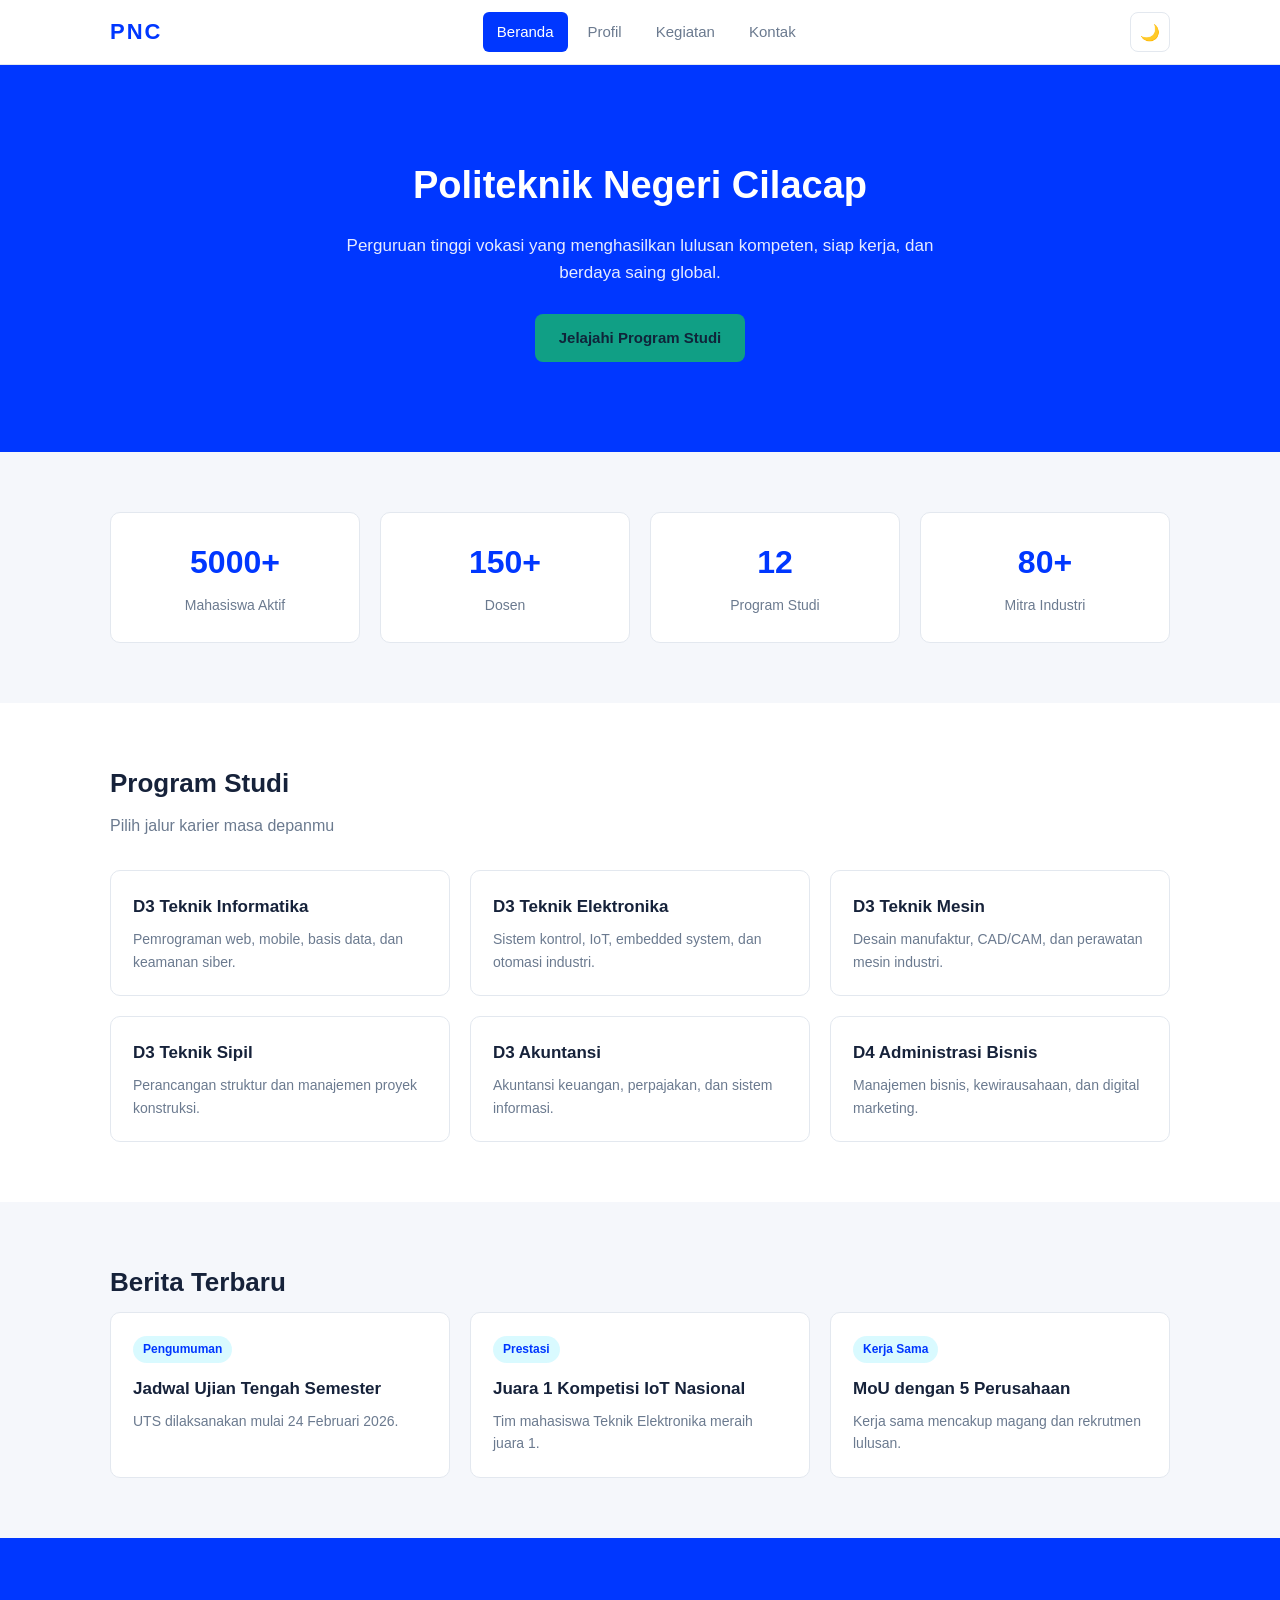
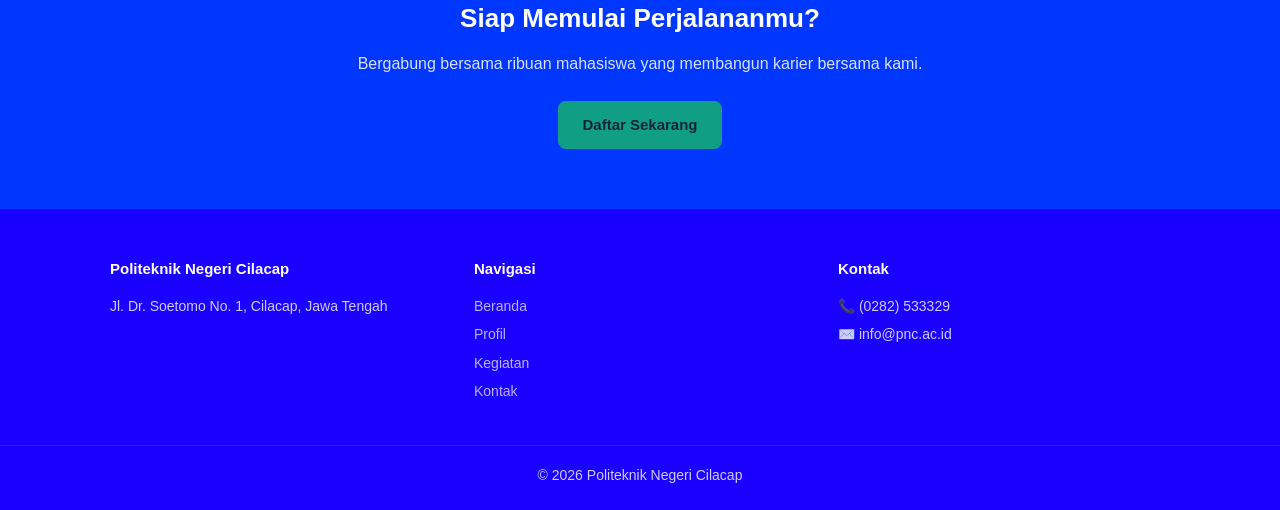
==== index.html @ d9cc7ab0 "Membuat kerangka project 4 halaman" ====
<!DOCTYPE html>
<html lang="id">
<head>
  <meta charset="UTF-8">
  <meta name="viewport" content="width=device-width, initial-scale=1.0">
  <title>Beranda | Politeknik Negeri Cilacap</title>
  <link rel="stylesheet" href="css/style.css">
</head>
<body>

  <!-- NAVBAR -->
  <header class="navbar">
    <div class="container navbar-inner">
      <a href="index.html" class="logo">PNC</a>
      <nav class="menu" id="menu">
        <a href="index.html" class="active">Beranda</a>
        <a href="profil.html">Profil</a>
        <a href="kegiatan.html">Kegiatan</a>
        <a href="kontak.html">Kontak</a>
      </nav>
      <button class="btn-tema" id="tombolTema" type="button">🌙</button>
      <button class="btn-menu" id="tombolMenu" type="button">☰</button>
    </div>
  </header>

  <!-- HERO -->
  <section class="hero">
    <div class="container">
      <h1>Politeknik Negeri Cilacap</h1>
      <p>Perguruan tinggi vokasi yang menghasilkan lulusan kompeten, siap kerja, dan berdaya saing global.</p>
      <a href="profil.html" class="btn btn-primary">Jelajahi Program Studi</a>
    </div>
  </section>

  <!-- STATISTIK -->
  <section class="section">
    <div class="container">
      <div class="grid-4">
        <div class="stat"><strong>5000+</strong><span>Mahasiswa Aktif</span></div>
        <div class="stat"><strong>150+</strong><span>Dosen</span></div>
        <div class="stat"><strong>12</strong><span>Program Studi</span></div>
        <div class="stat"><strong>80+</strong><span>Mitra Industri</span></div>
      </div>
    </div>
  </section>

  <!-- PROGRAM STUDI -->
  <section class="section section-alt">
    <div class="container">
      <h2 class="judul-section">Program Studi</h2>
      <p class="subjudul">Pilih jalur karier masa depanmu</p>
      <div class="grid-3">
        <div class="card">
          <h3>D3 Teknik Informatika</h3>
          <p>Pemrograman web, mobile, basis data, dan keamanan siber.</p>
        </div>
        <div class="card">
          <h3>D3 Teknik Elektronika</h3>
          <p>Sistem kontrol, IoT, embedded system, dan otomasi industri.</p>
        </div>
        <div class="card">
          <h3>D3 Teknik Mesin</h3>
          <p>Desain manufaktur, CAD/CAM, dan perawatan mesin industri.</p>
        </div>
        <div class="card">
          <h3>D3 Teknik Sipil</h3>
          <p>Perancangan struktur dan manajemen proyek konstruksi.</p>
        </div>
        <div class="card">
          <h3>D3 Akuntansi</h3>
          <p>Akuntansi keuangan, perpajakan, dan sistem informasi.</p>
        </div>
        <div class="card">
          <h3>D4 Administrasi Bisnis</h3>
          <p>Manajemen bisnis, kewirausahaan, dan digital marketing.</p>
        </div>
      </div>
    </div>
  </section>

  <!-- BERITA -->
  <section class="section">
    <div class="container">
      <h2 class="judul-section">Berita Terbaru</h2>
      <div class="grid-3">
        <article class="card">
          <span class="tag">Pengumuman</span>
          <h3>Jadwal Ujian Tengah Semester</h3>
          <p>UTS dilaksanakan mulai 24 Februari 2026.</p>
        </article>
        <article class="card">
          <span class="tag">Prestasi</span>
          <h3>Juara 1 Kompetisi IoT Nasional</h3>
          <p>Tim mahasiswa Teknik Elektronika meraih juara 1.</p>
        </article>
        <article class="card">
          <span class="tag">Kerja Sama</span>
          <h3>MoU dengan 5 Perusahaan</h3>
          <p>Kerja sama mencakup magang dan rekrutmen lulusan.</p>
        </article>
      </div>
    </div>
  </section>

  <!-- CTA -->
  <section class="cta">
    <div class="container">
      <h2>Siap Memulai Perjalananmu?</h2>
      <p>Bergabung bersama ribuan mahasiswa yang membangun karier bersama kami.</p>
      <a href="kontak.html" class="btn btn-primary">Daftar Sekarang</a>
    </div>
  </section>

  <!-- FOOTER -->
  <footer class="footer">
    <div class="container footer-inner">
      <div>
        <h4>Politeknik Negeri Cilacap</h4>
        <p>Jl. Dr. Soetomo No. 1, Cilacap, Jawa Tengah</p>
      </div>
      <div>
        <h4>Navigasi</h4>
        <a href="index.html">Beranda</a>
        <a href="profil.html">Profil</a>
        <a href="kegiatan.html">Kegiatan</a>
        <a href="kontak.html">Kontak</a>
      </div>
      <div>
        <h4>Kontak</h4>
        <p>📞 (0282) 533329</p>
        <p>✉️ info@pnc.ac.id</p>
      </div>
    </div>
    <div class="footer-bottom">
      <p>© <span id="tahun">2026</span> Politeknik Negeri Cilacap</p>
    </div>
  </footer>

  <button class="ke-atas" id="keAtas" type="button">↑</button>

  <script src="js/script.js"></script>
</body>
</html>
---- css/style.css ----
/* ================================
   RESET & VARIABEL
   ================================ */
* {
  margin: 0;
  padding: 0;
  box-sizing: border-box;
}

:root {
  --biru: #0037ff;
  --biru-tua: #1a00ff;
  --biru-cerah: #008aff;
  --sian: #00d9ff;
  --mint: #109f85;
  --bg: #f5f7fb;
  --putih: #ffffff;
  --teks: #16223a;
  --abu: #6b7a8f;
  --border: #e3e8ef;
}

body.dark {
  --bg: #0a0f1a;
  --putih: #131b2e;
  --teks: #e8edf5;
  --abu: #8899b0;
  --border: #243044;
}

body {
  font-family: Arial, Helvetica, sans-serif;
  background: var(--bg);
  color: var(--teks);
  line-height: 1.6;
  transition: background 0.3s, color 0.3s;
}

img { max-width: 100%; display: block; }
a { color: inherit; text-decoration: none; }
ul, ol { list-style: none; }

/* ================================
   LAYOUT
   ================================ */
.container {
  max-width: 1100px;
  margin: 0 auto;
  padding: 0 20px;
}

.section { padding: 60px 0; }
.section-alt { background: var(--putih); }

.judul-section {
  font-size: 26px;
  margin-bottom: 8px;
  color: var(--teks);
}

.subjudul {
  color: var(--abu);
  margin-bottom: 32px;
}

.paragraf {
  color: var(--abu);
  margin-bottom: 16px;
  max-width: 800px;
}

/* ================================
   NAVBAR
   ================================ */
.navbar {
  background: var(--putih);
  border-bottom: 1px solid var(--border);
  position: sticky;
  top: 0;
  z-index: 100;
}

.navbar-inner {
  display: flex;
  align-items: center;
  justify-content: space-between;
  gap: 20px;
  min-height: 64px;
}

.logo {
  font-size: 22px;
  font-weight: bold;
  color: var(--biru);
  letter-spacing: 2px;
}

body.dark .logo { color: var(--sian); }

.menu {
  display: flex;
  gap: 6px;
}

.menu a {
  padding: 8px 14px;
  border-radius: 6px;
  color: var(--abu);
  font-size: 15px;
  transition: all 0.2s;
}

.menu a:hover { color: var(--teks); background: var(--bg); }

.menu a.active {
  color: var(--putih);
  background: var(--biru);
}

body.dark .menu a.active {
  background: var(--mint);
  color: var(--teks);
}

.btn-tema,
.btn-menu {
  width: 40px;
  height: 40px;
  border: 1px solid var(--border);
  border-radius: 8px;
  background: var(--putih);
  color: var(--teks);
  font-size: 16px;
  cursor: pointer;
  transition: all 0.2s;
}

.btn-tema:hover,
.btn-menu:hover { background: var(--bg); }

.btn-menu { display: none; }

/* ================================
   HERO & PAGE HEADER
   ================================ */
.hero {
  background: var(--biru);
  color: #fff;
  padding: 90px 0;
  text-align: center;
}

.hero h1 {
  font-size: 38px;
  margin-bottom: 16px;
}

.hero p {
  max-width: 600px;
  margin: 0 auto 28px;
  opacity: 0.9;
  font-size: 17px;
}

.page-header {
  background: var(--biru);
  color: #fff;
  padding: 60px 0;
  text-align: center;
}

.page-header h1 { font-size: 30px; margin-bottom: 8px; }
.page-header p { opacity: 0.85; }

/* ================================
   BUTTON
   ================================ */
.btn {
  display: inline-block;
  padding: 12px 24px;
  border: none;
  border-radius: 8px;
  font-size: 15px;
  font-weight: bold;
  cursor: pointer;
  transition: all 0.2s;
}

.btn-primary {
  background: var(--mint);
  color: #10243a;
}

.btn-primary:hover {
  background: var(--sian);
  transform: translateY(-2px);
}

.btn-block { width: 100%; }

/* ================================
   GRID
   ================================ */
.grid-2 { display: grid; grid-template-columns: 1fr 1fr; gap: 20px; }
.grid-3 { display: grid; grid-template-columns: repeat(3, 1fr); gap: 20px; }
.grid-4 { display: grid; grid-template-columns: repeat(4, 1fr); gap: 20px; }

/* ================================
   CARD
   ================================ */
.card {
  background: var(--putih);
  border: 1px solid var(--border);
  border-radius: 10px;
  padding: 22px;
  transition: all 0.25s;
}

.card:hover {
  transform: translateY(-4px);
  box-shadow: 0 8px 24px rgba(0, 55, 255, 0.1);
}

.card h3 {
  font-size: 17px;
  margin-bottom: 8px;
}

.card p {
  color: var(--abu);
  font-size: 14px;
}

.card small {
  display: block;
  margin-top: 12px;
  color: var(--abu);
  font-size: 13px;
}

.tag {
  display: inline-block;
  background: rgba(0, 217, 255, 0.15);
  color: var(--biru);
  padding: 4px 10px;
  border-radius: 99px;
  font-size: 12px;
  font-weight: bold;
  margin-bottom: 12px;
}

/* ================================
   STATISTIK
   ================================ */
.stat {
  text-align: center;
  padding: 24px;
  background: var(--putih);
  border: 1px solid var(--border);
  border-radius: 10px;
}

.stat strong {
  display: block;
  font-size: 32px;
  color: var(--biru);
  margin-bottom: 4px;
}

body.dark .stat strong { color: var(--sian); }

.stat span {
  color: var(--abu);
  font-size: 14px;
}

/* ================================
   CTA
   ================================ */
.cta {
  background: var(--biru);
  color: #fff;
  padding: 60px 20px;
  text-align: center;
}

.cta h2 { font-size: 26px; margin-bottom: 12px; }
.cta p { opacity: 0.85; margin-bottom: 24px; }

/* ================================
   TIMELINE
   ================================ */
.timeline {
  display: flex;
  flex-direction: column;
  gap: 16px;
}

.timeline-item {
  display: grid;
  grid-template-columns: 80px 1fr;
  gap: 20px;
  background: var(--putih);
  border: 1px solid var(--border);
  border-radius: 10px;
  padding: 20px;
}

.timeline-item strong {
  color: var(--biru-cerah);
  font-size: 18px;
}

.timeline-item h3 { font-size: 16px; margin-bottom: 4px; }
.timeline-item p { color: var(--abu); font-size: 14px; }

.list-nomor {
  list-style: decimal;
  padding-left: 20px;
  color: var(--abu);
  font-size: 14px;
}

.list-nomor li { margin-bottom: 6px; }

/* ================================
   FILTER
   ================================ */
.filter {
  display: flex;
  gap: 8px;
  justify-content: center;
  flex-wrap: wrap;
  margin-bottom: 32px;
}

.filter-btn {
  padding: 8px 18px;
  border: 1px solid var(--border);
  border-radius: 99px;
  background: var(--putih);
  color: var(--abu);
  cursor: pointer;
  font-size: 14px;
  transition: all 0.2s;
}

.filter-btn:hover { color: var(--teks); }

.filter-btn.active {
  background: var(--biru);
  color: #fff;
  border-color: var(--biru);
}

body.dark .filter-btn.active {
  background: var(--mint);
  color: var(--teks);
  border-color: var(--mint);
}

.empty {
  text-align: center;
  color: var(--abu);
  padding: 40px;
}

/* ================================
   FORM
   ================================ */
.form-wrapper {
  max-width: 600px;
}

.form {
  background: var(--putih);
  border: 1px solid var(--border);
  border-radius: 10px;
  padding: 28px;
}

.form-group {
  margin-bottom: 18px;
}

.form-group label {
  display: block;
  font-weight: bold;
  font-size: 14px;
  margin-bottom: 6px;
}

.form-group input,
.form-group textarea {
  width: 100%;
  padding: 12px 14px;
  border: 1.5px solid var(--border);
  border-radius: 8px;
  background: var(--putih);
  color: var(--teks);
  font-size: 15px;
  font-family: inherit;
  transition: border 0.2s;
}

.form-group input:focus,
.form-group textarea:focus {
  outline: none;
  border-color: var(--biru-cerah);
}

body.dark .form-group input:focus,
body.dark .form-group textarea:focus {
  border-color: var(--sian);
}

.form-group.has-error input,
.form-group.has-error textarea {
  border-color: #e11d48;
}

.error {
  display: block;
  color: #e11d48;
  font-size: 13px;
  min-height: 18px;
  margin-top: 4px;
}

.status {
  margin-top: 14px;
  text-align: center;
  font-weight: bold;
  font-size: 14px;
  min-height: 20px;
}

.status.sukses { color: #0d9488; }
.status.gagal { color: #e11d48; }

/* ================================
   FAQ
   ================================ */
.faq {
  max-width: 720px;
  margin: 0 auto;
  display: flex;
  flex-direction: column;
  gap: 10px;
}

.faq details {
  background: var(--putih);
  border: 1px solid var(--border);
  border-radius: 10px;
  padding: 4px;
}

.faq summary {
  padding: 16px 20px;
  font-weight: bold;
  cursor: pointer;
  font-size: 15px;
}

.faq details p {
  padding: 0 20px 18px;
  color: var(--abu);
  font-size: 14px;
}

/* ================================
   FOOTER
   ================================ */
.footer {
  background: var(--biru-tua);
  color: rgba(255, 255, 255, 0.8);
  padding-top: 48px;
}

.footer-inner {
  display: grid;
  grid-template-columns: repeat(3, 1fr);
  gap: 32px;
  padding-bottom: 36px;
}

.footer h4 {
  color: #fff;
  margin-bottom: 14px;
  font-size: 15px;
}

.footer p { font-size: 14px; margin-bottom: 6px; }

.footer a {
  display: block;
  font-size: 14px;
  margin-bottom: 6px;
  color: rgba(255, 255, 255, 0.7);
  transition: color 0.2s;
}

.footer a:hover { color: var(--mint); }

.footer-bottom {
  border-top: 1px solid rgba(255, 255, 255, 0.1);
  padding: 18px 0;
  text-align: center;
  font-size: 13px;
}

/* ================================
   BACK TO TOP
   ================================ */
.ke-atas {
  position: fixed;
  right: 20px;
  bottom: 20px;
  width: 44px;
  height: 44px;
  border: none;
  border-radius: 50%;
  background: var(--biru-cerah);
  color: #fff;
  font-size: 20px;
  cursor: pointer;
  box-shadow: 0 6px 20px rgba(0, 55, 255, 0.3);
  opacity: 0;
  visibility: hidden;
  transition: all 0.3s;
}

.ke-atas.tampil {
  opacity: 1;
  visibility: visible;
}

.ke-atas:hover { background: var(--mint); color: #10243a; }

/* ================================
   RESPONSIVE
   ================================ */
@media (max-width: 900px) {
  .grid-3, .grid-4 { grid-template-columns: repeat(2, 1fr); }
}

@media (max-width: 640px) {
  .grid-2, .grid-3, .grid-4 { grid-template-columns: 1fr; }

  .footer-inner { grid-template-columns: 1fr; gap: 24px; }

  .hero { padding: 60px 0; }
  .hero h1 { font-size: 26px; }
  .hero p { font-size: 15px; }

  .page-header { padding: 40px 0; }
  .page-header h1 { font-size: 22px; }

  .section { padding: 40px 0; }
  .judul-section { font-size: 20px; }

  /* Mobile menu */
  .btn-menu { display: block; }

  .menu {
    position: absolute;
    top: 64px;
    left: 0;
    right: 0;
    flex-direction: column;
    background: var(--putih);
    border-bottom: 1px solid var(--border);
    padding: 12px;
    gap: 4px;
    display: none;
  }

  .menu.buka { display: flex; }

  .menu a {
    padding: 12px 14px;
    width: 100%;
  }

  .timeline-item {
    grid-template-columns: 1fr;
    gap: 8px;
  }
}
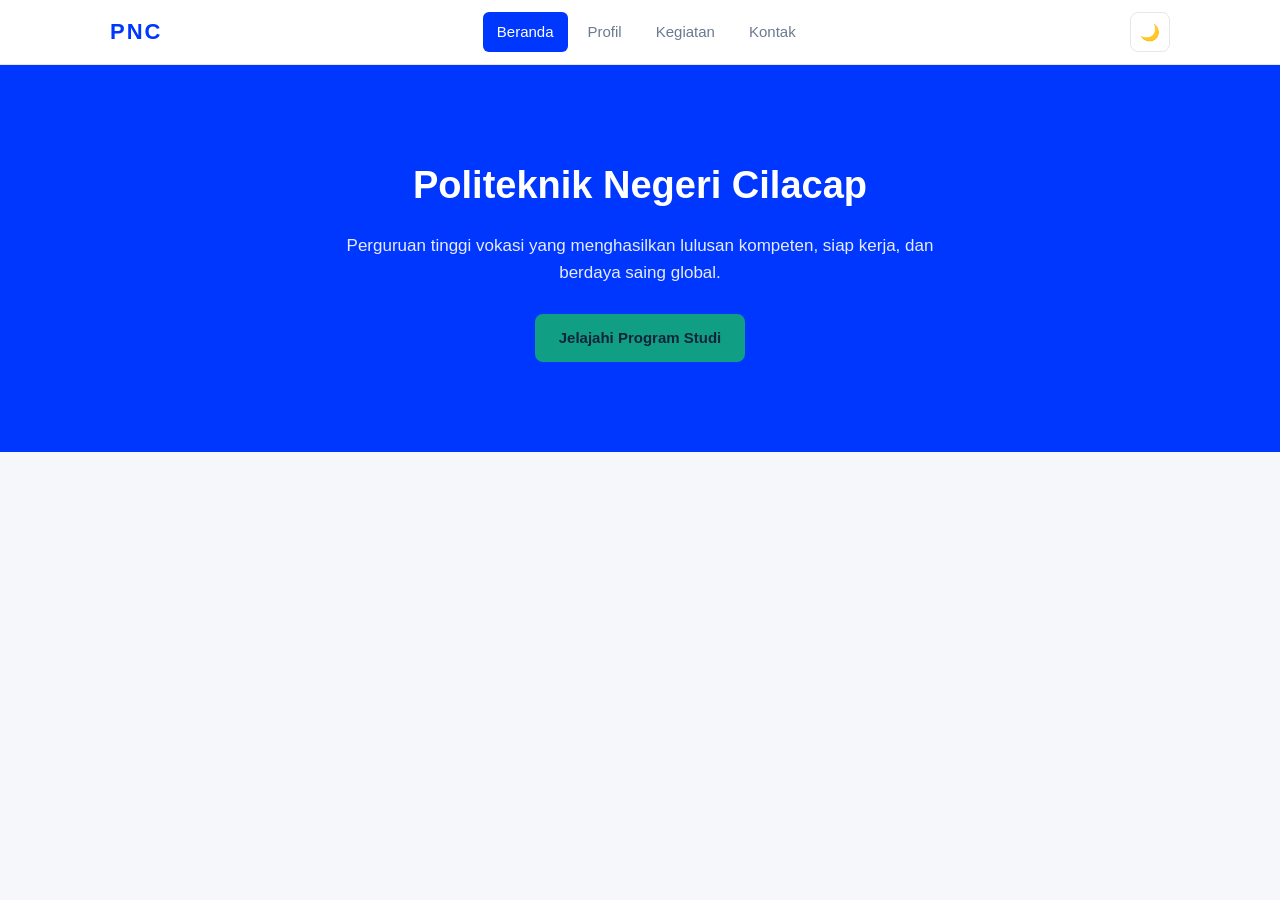
==== commit b4ae860b: "Membuat kerangka project 4 halaman" ====
--- a/index.html
+++ b/index.html
@@ -32,112 +32,6 @@
     </div>
   </section>
 
-  <!-- STATISTIK -->
-  <section class="section">
-    <div class="container">
-      <div class="grid-4">
-        <div class="stat"><strong>5000+</strong><span>Mahasiswa Aktif</span></div>
-        <div class="stat"><strong>150+</strong><span>Dosen</span></div>
-        <div class="stat"><strong>12</strong><span>Program Studi</span></div>
-        <div class="stat"><strong>80+</strong><span>Mitra Industri</span></div>
-      </div>
-    </div>
-  </section>
-
-  <!-- PROGRAM STUDI -->
-  <section class="section section-alt">
-    <div class="container">
-      <h2 class="judul-section">Program Studi</h2>
-      <p class="subjudul">Pilih jalur karier masa depanmu</p>
-      <div class="grid-3">
-        <div class="card">
-          <h3>D3 Teknik Informatika</h3>
-          <p>Pemrograman web, mobile, basis data, dan keamanan siber.</p>
-        </div>
-        <div class="card">
-          <h3>D3 Teknik Elektronika</h3>
-          <p>Sistem kontrol, IoT, embedded system, dan otomasi industri.</p>
-        </div>
-        <div class="card">
-          <h3>D3 Teknik Mesin</h3>
-          <p>Desain manufaktur, CAD/CAM, dan perawatan mesin industri.</p>
-        </div>
-        <div class="card">
-          <h3>D3 Teknik Sipil</h3>
-          <p>Perancangan struktur dan manajemen proyek konstruksi.</p>
-        </div>
-        <div class="card">
-          <h3>D3 Akuntansi</h3>
-          <p>Akuntansi keuangan, perpajakan, dan sistem informasi.</p>
-        </div>
-        <div class="card">
-          <h3>D4 Administrasi Bisnis</h3>
-          <p>Manajemen bisnis, kewirausahaan, dan digital marketing.</p>
-        </div>
-      </div>
-    </div>
-  </section>
-
-  <!-- BERITA -->
-  <section class="section">
-    <div class="container">
-      <h2 class="judul-section">Berita Terbaru</h2>
-      <div class="grid-3">
-        <article class="card">
-          <span class="tag">Pengumuman</span>
-          <h3>Jadwal Ujian Tengah Semester</h3>
-          <p>UTS dilaksanakan mulai 24 Februari 2026.</p>
-        </article>
-        <article class="card">
-          <span class="tag">Prestasi</span>
-          <h3>Juara 1 Kompetisi IoT Nasional</h3>
-          <p>Tim mahasiswa Teknik Elektronika meraih juara 1.</p>
-        </article>
-        <article class="card">
-          <span class="tag">Kerja Sama</span>
-          <h3>MoU dengan 5 Perusahaan</h3>
-          <p>Kerja sama mencakup magang dan rekrutmen lulusan.</p>
-        </article>
-      </div>
-    </div>
-  </section>
-
-  <!-- CTA -->
-  <section class="cta">
-    <div class="container">
-      <h2>Siap Memulai Perjalananmu?</h2>
-      <p>Bergabung bersama ribuan mahasiswa yang membangun karier bersama kami.</p>
-      <a href="kontak.html" class="btn btn-primary">Daftar Sekarang</a>
-    </div>
-  </section>
-
-  <!-- FOOTER -->
-  <footer class="footer">
-    <div class="container footer-inner">
-      <div>
-        <h4>Politeknik Negeri Cilacap</h4>
-        <p>Jl. Dr. Soetomo No. 1, Cilacap, Jawa Tengah</p>
-      </div>
-      <div>
-        <h4>Navigasi</h4>
-        <a href="index.html">Beranda</a>
-        <a href="profil.html">Profil</a>
-        <a href="kegiatan.html">Kegiatan</a>
-        <a href="kontak.html">Kontak</a>
-      </div>
-      <div>
-        <h4>Kontak</h4>
-        <p>📞 (0282) 533329</p>
-        <p>✉️ info@pnc.ac.id</p>
-      </div>
-    </div>
-    <div class="footer-bottom">
-      <p>© <span id="tahun">2026</span> Politeknik Negeri Cilacap</p>
-    </div>
-  </footer>
-
-  <button class="ke-atas" id="keAtas" type="button">↑</button>
-
   <script src="js/script.js"></script>
 </body>
 </html>
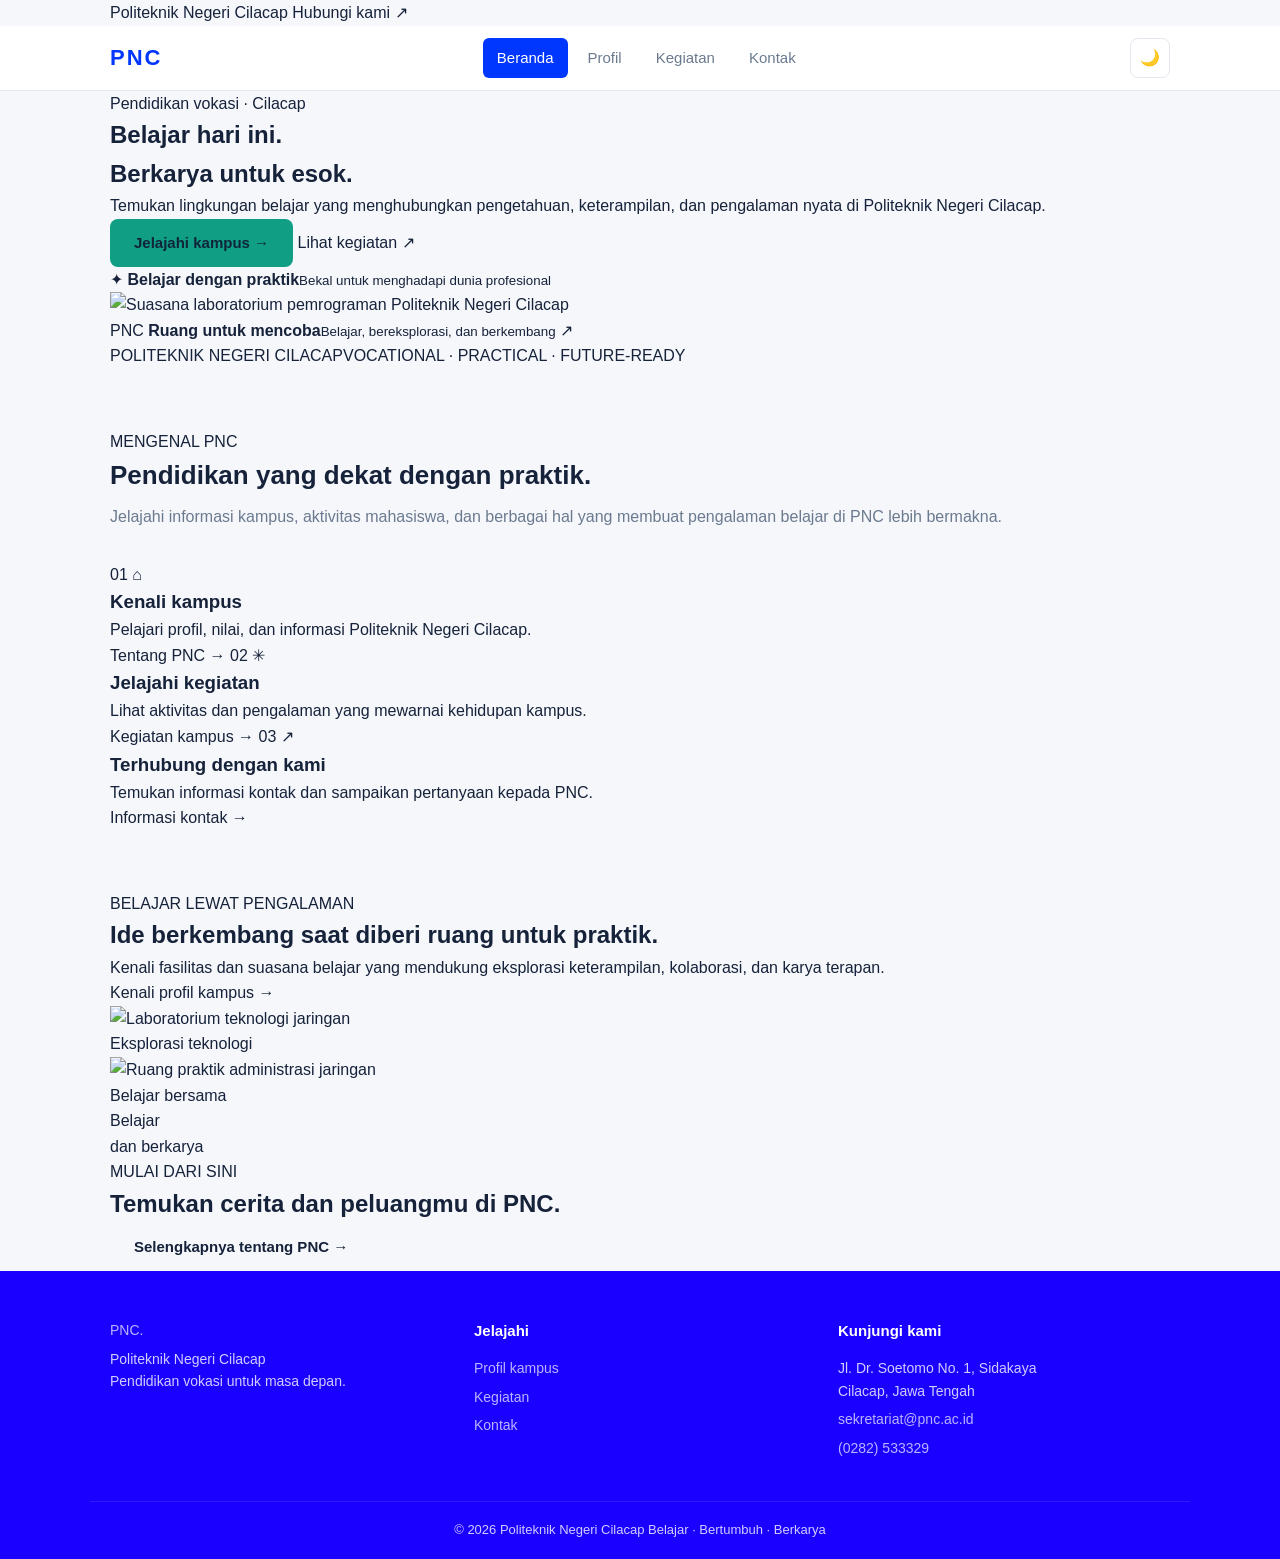
==== commit 2ba1d3fb: "struktur dan konten beranda baru" ====
--- a/index.html
+++ b/index.html
@@ -3,35 +3,158 @@
 <head>
   <meta charset="UTF-8">
   <meta name="viewport" content="width=device-width, initial-scale=1.0">
+  <meta name="description" content="Informasi resmi Politeknik Negeri Cilacap: profil kampus, kegiatan, dan informasi akademik.">
   <title>Beranda | Politeknik Negeri Cilacap</title>
   <link rel="stylesheet" href="css/style.css">
 </head>
 <body>
+  <div class="beranda-topbar">
+    <div class="container beranda-topbar-inner">
+      <span>Politeknik Negeri Cilacap</span>
+      <a href="kontak.html">Hubungi kami <span aria-hidden="true">↗</span></a>
+    </div>
+  </div>
 
-  <!-- NAVBAR -->
   <header class="navbar">
     <div class="container navbar-inner">
-      <a href="index.html" class="logo">PNC</a>
-      <nav class="menu" id="menu">
-        <a href="index.html" class="active">Beranda</a>
+      <a href="index.html" class="logo" aria-label="Politeknik Negeri Cilacap, beranda">PNC</a>
+      <nav class="menu" id="menu" aria-label="Navigasi utama">
+        <a href="index.html" class="active" aria-current="page">Beranda</a>
         <a href="profil.html">Profil</a>
         <a href="kegiatan.html">Kegiatan</a>
         <a href="kontak.html">Kontak</a>
       </nav>
-      <button class="btn-tema" id="tombolTema" type="button">🌙</button>
-      <button class="btn-menu" id="tombolMenu" type="button">☰</button>
+      <div class="navbar-actions">
+        <button class="btn-tema" id="tombolTema" type="button" aria-label="Aktifkan mode gelap">🌙</button>
+        <button class="btn-menu" id="tombolMenu" type="button" aria-label="Buka menu" aria-controls="menu" aria-expanded="false">☰</button>
+      </div>
     </div>
   </header>
 
-  <!-- HERO -->
-  <section class="hero">
-    <div class="container">
-      <h1>Politeknik Negeri Cilacap</h1>
-      <p>Perguruan tinggi vokasi yang menghasilkan lulusan kompeten, siap kerja, dan berdaya saing global.</p>
-      <a href="profil.html" class="btn btn-primary">Jelajahi Program Studi</a>
+  <main>
+    <section class="beranda-hero">
+      <div class="container beranda-hero-inner">
+        <div class="beranda-hero-copy">
+          <span class="beranda-eyebrow"><span aria-hidden="true"></span> Pendidikan vokasi · Cilacap</span>
+          <h1>Belajar hari ini.<br><span>Berkarya untuk esok.</span></h1>
+          <p>Temukan lingkungan belajar yang menghubungkan pengetahuan, keterampilan, dan pengalaman nyata di Politeknik Negeri Cilacap.</p>
+          <div class="beranda-hero-actions">
+            <a href="profil.html" class="btn btn-primary">Jelajahi kampus <span aria-hidden="true">→</span></a>
+            <a href="kegiatan.html" class="beranda-text-link">Lihat kegiatan <span aria-hidden="true">↗</span></a>
+          </div>
+          <div class="beranda-hero-note">
+            <span class="beranda-note-icon" aria-hidden="true">✦</span>
+            <span><strong>Belajar dengan praktik</strong><small>Bekal untuk menghadapi dunia profesional</small></span>
+          </div>
+        </div>
+        <div class="beranda-hero-visual">
+          <img src="https://jkb.pnc.ac.id/wp-content/uploads/2024/12/JKB-Lab-Pemrograman-scaled.jpg" alt="Suasana laboratorium pemrograman Politeknik Negeri Cilacap">
+          <div class="beranda-image-caption">
+            <span class="beranda-caption-mark" aria-hidden="true">PNC</span>
+            <span><strong>Ruang untuk mencoba</strong><small>Belajar, bereksplorasi, dan berkembang</small></span>
+            <span class="beranda-caption-arrow" aria-hidden="true">↗</span>
+          </div>
+          <span class="beranda-visual-decoration" aria-hidden="true"></span>
+        </div>
+      </div>
+      <div class="beranda-hero-bottom" aria-hidden="true">
+        <div class="container"><span>POLITEKNIK NEGERI CILACAP</span><span>VOCATIONAL · PRACTICAL · FUTURE-READY</span></div>
+      </div>
+    </section>
+
+    <section class="section beranda-intro">
+      <div class="container">
+        <div class="beranda-section-heading">
+          <div>
+            <span class="beranda-kicker">MENGENAL PNC</span>
+            <h2 class="judul-section">Pendidikan yang dekat dengan praktik.</h2>
+          </div>
+          <p class="subjudul">Jelajahi informasi kampus, aktivitas mahasiswa, dan berbagai hal yang membuat pengalaman belajar di PNC lebih bermakna.</p>
+        </div>
+        <div class="beranda-feature-grid">
+          <a class="beranda-feature-card" href="profil.html">
+            <span class="beranda-feature-number">01</span>
+            <span class="beranda-feature-icon" aria-hidden="true">⌂</span>
+            <h3>Kenali kampus</h3>
+            <p>Pelajari profil, nilai, dan informasi Politeknik Negeri Cilacap.</p>
+            <span class="beranda-feature-link">Tentang PNC <span aria-hidden="true">→</span></span>
+          </a>
+          <a class="beranda-feature-card" href="kegiatan.html">
+            <span class="beranda-feature-number">02</span>
+            <span class="beranda-feature-icon" aria-hidden="true">✳</span>
+            <h3>Jelajahi kegiatan</h3>
+            <p>Lihat aktivitas dan pengalaman yang mewarnai kehidupan kampus.</p>
+            <span class="beranda-feature-link">Kegiatan kampus <span aria-hidden="true">→</span></span>
+          </a>
+          <a class="beranda-feature-card" href="kontak.html">
+            <span class="beranda-feature-number">03</span>
+            <span class="beranda-feature-icon" aria-hidden="true">↗</span>
+            <h3>Terhubung dengan kami</h3>
+            <p>Temukan informasi kontak dan sampaikan pertanyaan kepada PNC.</p>
+            <span class="beranda-feature-link">Informasi kontak <span aria-hidden="true">→</span></span>
+          </a>
+        </div>
+      </div>
+    </section>
+
+    <section class="beranda-spaces">
+      <div class="container beranda-spaces-inner">
+        <div class="beranda-spaces-copy">
+          <span class="beranda-kicker">BELAJAR LEWAT PENGALAMAN</span>
+          <h2>Ide berkembang saat diberi ruang untuk praktik.</h2>
+          <p>Kenali fasilitas dan suasana belajar yang mendukung eksplorasi keterampilan, kolaborasi, dan karya terapan.</p>
+          <a href="profil.html" class="beranda-text-link">Kenali profil kampus <span aria-hidden="true">→</span></a>
+        </div>
+        <div class="beranda-spaces-gallery">
+          <figure class="beranda-gallery-main">
+            <img src="https://jkb.pnc.ac.id/wp-content/uploads/2024/12/JKB-Lab-Teknologi-Jaringan-scaled.jpg" alt="Laboratorium teknologi jaringan">
+            <figcaption>Eksplorasi teknologi</figcaption>
+          </figure>
+          <figure class="beranda-gallery-side">
+            <img src="https://jkb.pnc.ac.id/wp-content/uploads/2024/12/JKB-Lab-Administrasi-Jaringan-scaled.jpg" alt="Ruang praktik administrasi jaringan">
+            <figcaption>Belajar bersama</figcaption>
+          </figure>
+          <span class="beranda-gallery-stamp" aria-hidden="true">Belajar<br>dan berkarya</span>
+        </div>
+      </div>
+    </section>
+
+    <section class="beranda-cta">
+      <div class="container beranda-cta-inner">
+        <div>
+          <span class="beranda-kicker">MULAI DARI SINI</span>
+          <h2>Temukan cerita dan peluangmu di PNC.</h2>
+        </div>
+        <a href="profil.html" class="btn beranda-cta-button">Selengkapnya tentang PNC <span aria-hidden="true">→</span></a>
+      </div>
+    </section>
+  </main>
+
+  <footer class="footer beranda-footer">
+    <div class="container footer-inner">
+      <div class="beranda-footer-brand">
+        <a href="index.html" class="beranda-footer-logo">PNC<span>.</span></a>
+        <p>Politeknik Negeri Cilacap<br>Pendidikan vokasi untuk masa depan.</p>
+      </div>
+      <div>
+        <h4>Jelajahi</h4>
+        <a href="profil.html">Profil kampus</a>
+        <a href="kegiatan.html">Kegiatan</a>
+        <a href="kontak.html">Kontak</a>
+      </div>
+      <div>
+        <h4>Kunjungi kami</h4>
+        <p>Jl. Dr. Soetomo No. 1, Sidakaya<br>Cilacap, Jawa Tengah</p>
+        <a href="mailto:sekretariat@pnc.ac.id">sekretariat@pnc.ac.id</a>
+        <a href="tel:+62282533329">(0282) 533329</a>
+      </div>
     </div>
-  </section>
+    <div class="container footer-bottom">
+      <span>© 2026 Politeknik Negeri Cilacap</span>
+      <span>Belajar · Bertumbuh · Berkarya</span>
+    </div>
+  </footer>
 
   <script src="js/script.js"></script>
 </body>
-</html>+</html>
--- a/css/style.css
+++ b/css/style.css
@@ -587,4 +587,82 @@
     grid-template-columns: 1fr;
     gap: 8px;
   }
+}
+
+/* ===== BAGIAN MAHASISWA 4 (Kontak) ===== */
+
+.kontak h2 {
+    margin-bottom: 10px;
+}
+
+.intro-kontak {
+    margin-bottom: 24px;
+}
+
+/* Informasi kontak */
+.info-kontak {
+    display: grid;
+    grid-template-columns: repeat(auto-fit, minmax(240px, 1fr));
+    gap: 20px;
+    margin-bottom: 32px;
+}
+
+.kontak-card h3 {
+    margin-bottom: 8px;
+}
+
+/* Form kontak */
+.form-kontak {
+    max-width: 600px;
+    margin: 0 auto;
+}
+
+.form-kontak h2 {
+    margin-bottom: 8px;
+}
+
+.form-kontak > p {
+    margin-bottom: 16px;
+}
+
+.form-kontak label {
+    display: block;
+    margin-top: 12px;
+    margin-bottom: 6px;
+}
+
+.form-kontak input,
+.form-kontak textarea {
+    width: 100%;
+    padding: 10px;
+    border: 1px solid #ccc;
+    border-radius: 6px;
+    font: inherit;
+}
+
+.form-kontak textarea {
+    resize: vertical;
+}
+
+#tombol-kirim {
+    margin-top: 12px;
+    padding: 10px 16px;
+    cursor: pointer;
+}
+
+#status-form {
+    margin-top: 12px;
+}
+
+/* Mode gelap */
+body.gelap .form-kontak input,
+body.gelap .form-kontak textarea {
+    background-color: #1c2538;
+    color: #e8e8e8;
+    border-color: #33415c;
+}
+
+body.gelap .form-kontak input::placeholder,
+body.gelap .form-kontak textarea::placeholder {
+    color: #aaa;
 }
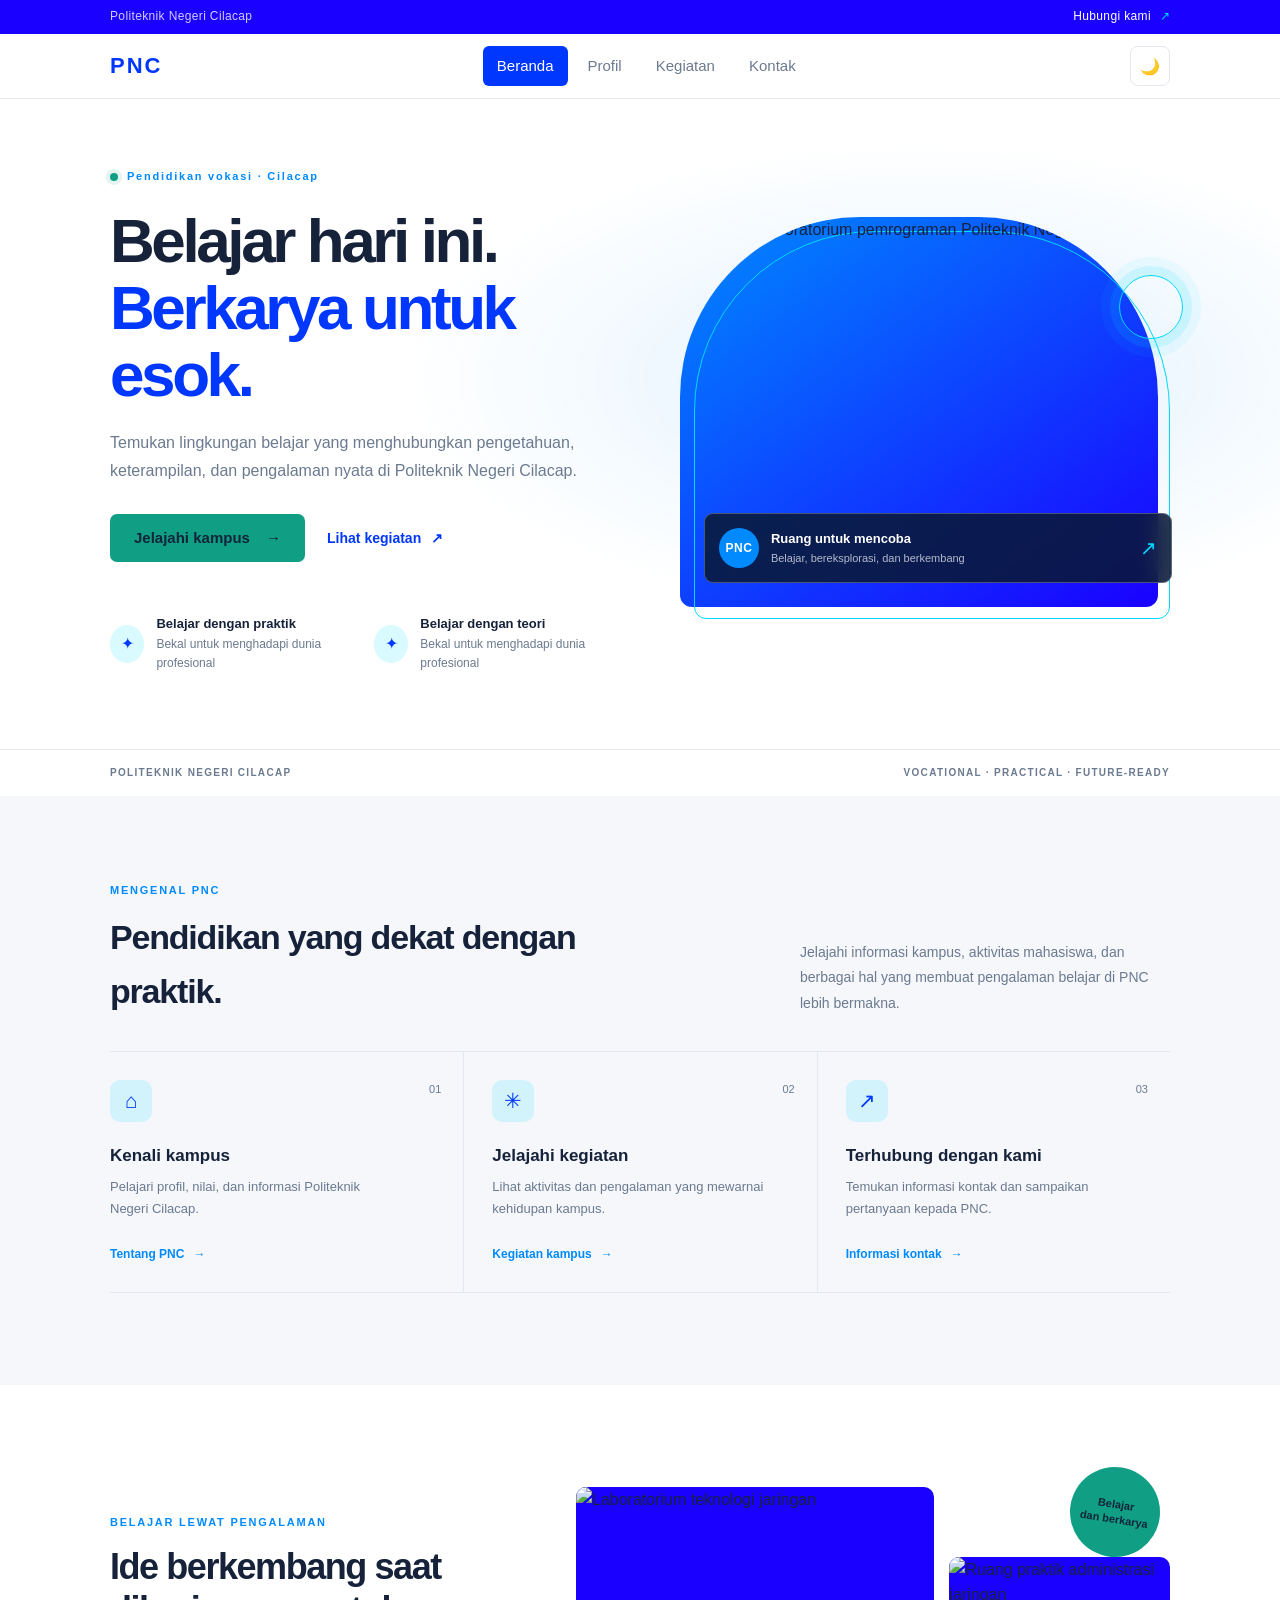
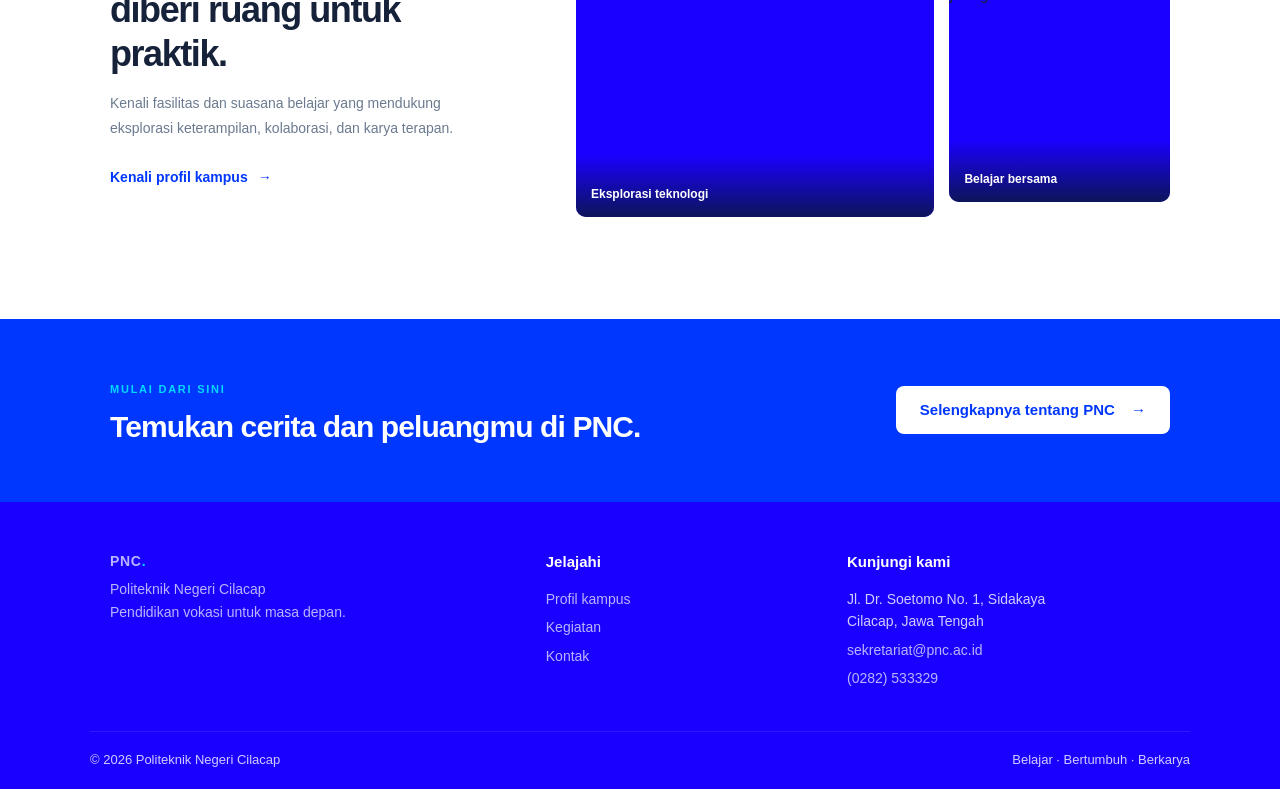
==== commit a2a3281a: "update beranda terbaru" ====
--- a/index.html
+++ b/index.html
@@ -45,6 +45,8 @@
           <div class="beranda-hero-note">
             <span class="beranda-note-icon" aria-hidden="true">✦</span>
             <span><strong>Belajar dengan praktik</strong><small>Bekal untuk menghadapi dunia profesional</small></span>
+            <span class="beranda-note-icon" aria-hidden="true">✦</span>
+            <span><strong>Belajar dengan teori</strong><small>Bekal untuk menghadapi dunia profesional</small></span>
           </div>
         </div>
         <div class="beranda-hero-visual">
--- a/css/style.css
+++ b/css/style.css
@@ -589,6 +589,307 @@
   }
 }
 
+.profil-hero {
+  overflow: hidden;
+  background:
+    radial-gradient(ellipse at 78% 45%, rgba(0, 138, 255, 0.12), transparent 38%),
+    var(--putih);
+}
+
+.profil-hero-inner {
+  min-height: 500px;
+  display: grid;
+  grid-template-columns: 0.9fr 1.1fr;
+  align-items: center;
+  gap: 64px;
+  padding-top: 64px;
+  padding-bottom: 72px;
+}
+
+.profil-hero-copy h1 {
+  max-width: 520px;
+  margin-bottom: 18px;
+  font-size: clamp(38px, 5vw, 58px);
+  line-height: 1.08;
+  letter-spacing: -0.05em;
+}
+
+.profil-hero-copy > p {
+  max-width: 460px;
+  margin-bottom: 26px;
+  color: var(--abu);
+  font-size: 16px;
+  line-height: 1.8;
+}
+
+.profil-hero-copy .btn { border-radius: 7px; }
+.profil-hero-copy .btn span { margin-left: 12px; }
+
+.profil-hero-visual {
+  position: relative;
+  min-height: 390px;
+  margin-right: 12px;
+}
+
+.profil-hero-visual::before {
+  position: absolute;
+  top: -14px;
+  right: -14px;
+  width: 42%;
+  height: 42%;
+  border-top: 1px solid var(--mint);
+  border-right: 1px solid var(--mint);
+  content: "";
+}
+
+.profil-hero-visual > img {
+  position: absolute;
+  inset: 0;
+  width: 100%;
+  height: 100%;
+  border-radius: 4px;
+  object-fit: cover;
+}
+
+.profil-image-caption {
+  position: absolute;
+  right: -12px;
+  bottom: 22px;
+  left: 24px;
+  display: flex;
+  align-items: center;
+  gap: 13px;
+  padding: 15px;
+  border: 1px solid rgba(255, 255, 255, 0.35);
+  border-radius: 5px;
+  background: rgba(19, 27, 46, 0.88);
+  color: #fff;
+  backdrop-filter: blur(8px);
+}
+
+.profil-image-caption > span:nth-child(2) { display: grid; }
+.profil-image-caption strong { font-size: 14px; }
+.profil-image-caption small { color: rgba(255, 255, 255, 0.72); font-size: 12px; }
+
+.profil-visual-note {
+  position: absolute;
+  top: 50%;
+  right: -39px;
+  color: var(--abu);
+  font-size: 9px;
+  font-weight: 700;
+  letter-spacing: 0.18em;
+  writing-mode: vertical-rl;
+}
+
+.profil-overview { background: var(--bg); }
+
+.profil-section-heading {
+  max-width: 650px;
+  margin-bottom: 30px;
+}
+
+.profil-section-heading .beranda-kicker { display: inline-block; margin-bottom: 9px; }
+.profil-section-heading .judul-section { max-width: 590px; font-size: 34px; line-height: 1.2; }
+.profil-section-heading .subjudul { margin: 12px 0 0; }
+
+.profil-overview-grid {
+  display: grid;
+  grid-template-columns: 1.1fr 0.9fr;
+  align-items: start;
+  gap: 70px;
+}
+
+.profil-overview-copy p {
+  max-width: 630px;
+  margin-bottom: 17px;
+  color: var(--abu);
+  line-height: 1.85;
+}
+
+.profil-facts {
+  display: grid;
+  gap: 0;
+  padding: 4px 22px;
+  border: 1px solid var(--border);
+  border-radius: 6px;
+  background: var(--putih);
+}
+
+.profil-fact {
+  display: flex;
+  align-items: center;
+  gap: 15px;
+  padding: 18px 0;
+}
+
+.profil-fact + .profil-fact { border-top: 1px solid var(--border); }
+
+.profil-fact-icon,
+.profil-value-icon {
+  display: grid;
+  flex: 0 0 auto;
+  width: 40px;
+  height: 40px;
+  place-items: center;
+  border-radius: 50%;
+  background: rgba(0, 217, 255, 0.14);
+  color: var(--biru);
+  font-size: 18px;
+}
+
+.profil-fact > div { display: grid; gap: 2px; }
+.profil-fact small { color: var(--abu); font-size: 10px; font-weight: 700; letter-spacing: 0.12em; }
+.profil-fact strong { font-size: 14px; }
+
+.profil-pendekatan { background: var(--bg); }
+
+.profil-jurusan-grid {
+  display: grid;
+  grid-template-columns: repeat(3, 1fr);
+  align-items: stretch;
+  gap: 18px;
+}
+
+.profil-jurusan-card {
+  padding: 24px;
+  border: 1px solid var(--border);
+  border-radius: 6px;
+  background: var(--putih);
+}
+
+.profil-jurusan-number {
+  color: var(--mint);
+  font-size: 10px;
+  font-weight: 700;
+  letter-spacing: 0.12em;
+}
+
+.profil-jurusan-card h3 {
+  min-height: 54px;
+  margin: 12px 0 17px;
+  font-size: 18px;
+  line-height: 1.45;
+}
+
+.profil-jurusan-card ul { display: grid; gap: 12px; }
+
+.profil-jurusan-card li {
+  position: relative;
+  padding-left: 17px;
+  color: var(--abu);
+  font-size: 13px;
+  line-height: 1.65;
+}
+
+.profil-jurusan-card li::before {
+  position: absolute;
+  top: 0.7em;
+  left: 0;
+  width: 6px;
+  height: 6px;
+  border-radius: 50%;
+  background: var(--mint);
+  content: "";
+}
+
+.profil-lembaga { background: var(--putih); }
+
+.profil-lembaga-grid {
+  display: grid;
+  grid-template-columns: repeat(4, 1fr);
+  gap: 14px;
+}
+
+.profil-lembaga-card {
+  padding: 22px 18px;
+  border: 1px solid var(--border);
+  border-radius: 6px;
+  background: var(--bg);
+}
+
+.profil-lembaga-card > span {
+  display: grid;
+  width: 36px;
+  height: 36px;
+  margin-bottom: 16px;
+  place-items: center;
+  border-radius: 50%;
+  background: rgba(0, 217, 255, 0.14);
+  color: var(--biru);
+  font-size: 17px;
+}
+
+.profil-lembaga-card h3 { margin-bottom: 8px; font-size: 15px; line-height: 1.45; }
+.profil-lembaga-card p { color: var(--abu); font-size: 13px; line-height: 1.7; }
+
+.profil-cta {
+  padding: 54px 0;
+  background: var(--biru-tua);
+  color: #fff;
+}
+
+.profil-cta-inner {
+  display: flex;
+  align-items: center;
+  justify-content: space-between;
+  gap: 30px;
+}
+
+.profil-cta .beranda-kicker { color: var(--sian); }
+.profil-cta h2 { margin: 8px 0; font-size: 28px; line-height: 1.25; }
+.profil-cta p { color: rgba(255, 255, 255, 0.72); font-size: 14px; }
+
+.profil-cta-button {
+  flex: 0 0 auto;
+  background: var(--putih);
+  color: var(--biru);
+}
+
+.profil-cta-button:hover { background: var(--sian); color: #10243a; }
+.profil-cta-button span { margin-left: 12px; }
+
+body.dark .profil-hero-copy .beranda-eyebrow,
+body.dark .profil-section-heading .beranda-kicker { color: var(--sian); }
+
+body.dark .profil-fact-icon,
+body.dark .profil-lembaga-card > span { color: var(--sian); }
+
+@media (max-width: 900px) {
+  .profil-hero-inner { gap: 36px; }
+  .profil-overview-grid { gap: 36px; }
+  .profil-section-heading .judul-section { font-size: 30px; }
+  .profil-jurusan-grid { grid-template-columns: repeat(2, 1fr); }
+  .profil-lembaga-grid { grid-template-columns: repeat(2, 1fr); }
+}
+
+@media (max-width: 640px) {
+  .profil-hero-inner {
+    min-height: 0;
+    grid-template-columns: 1fr;
+    gap: 34px;
+    padding-top: 52px;
+    padding-bottom: 56px;
+  }
+
+  .profil-hero-copy h1 { font-size: clamp(38px, 11vw, 52px); }
+  .profil-hero-copy > p { font-size: 14px; }
+  .profil-hero-visual { min-height: 300px; margin-right: 10px; }
+  .profil-image-caption { right: -10px; left: 14px; bottom: 14px; padding: 12px; }
+  .profil-visual-note { right: -27px; font-size: 8px; }
+  .profil-section-heading .judul-section { font-size: 27px; }
+  .profil-overview-grid { grid-template-columns: 1fr; gap: 12px; }
+  .profil-facts { padding: 2px 16px; }
+  .profil-jurusan-grid,
+  .profil-lembaga-grid { grid-template-columns: 1fr; }
+  .profil-jurusan-card h3 { min-height: 0; }
+  .profil-cta { padding: 42px 0; }
+  .profil-cta-inner { align-items: flex-start; flex-direction: column; }
+  .profil-cta h2 { font-size: 26px; }
+}
+
+<<<<<<< HEAD
+=======
 /* ===== BAGIAN MAHASISWA 4 (Kontak) ===== */
 
 .kontak h2 {
@@ -665,4 +966,863 @@
 body.gelap .form-kontak input::placeholder,
 body.gelap .form-kontak textarea::placeholder {
     color: #aaa;
-}+    color: #8996aa;
+}
+
+body.gelap .form-kontak input:focus,
+body.gelap .form-kontak textarea:focus {
+    border-color: #8eb8ff;
+    box-shadow: 0 0 0 2px rgba(142, 184, 255, 0.15);
+}
+
+
+/* Tombol Kirim mode gelap */
+
+body.gelap #tombol-kirim {
+    background-color: #8eb8ff;
+    color: #101827;
+}
+
+body.gelap #tombol-kirim:hover {
+    background-color: #aecbff;
+}
+
+
+/* Tombol tema saat mode gelap */
+
+body.gelap #tombol-tema {
+    background-color: #8eb8ff;
+    color: #101827;
+    border-color: #8eb8ff;
+}
+
+body.gelap #tombol-tema:hover {
+    background-color: #aecbff;
+}
+
+
+/* Status form */
+
+body.gelap #status-form {
+    color: #f1f5f9;
+}
+
+
+/* =========================
+   RESPONSIVE
+   ========================= */
+
+@media (max-width: 700px) {
+
+    .info-kontak {
+        grid-template-columns: 1fr;
+    }
+
+    .form-kontak {
+        padding: 20px;
+    }
+}
+
+/* ================================
+   BERANDA
+   ================================ */
+.beranda-topbar {
+  background: var(--biru-tua);
+  color: rgba(255, 255, 255, 0.8);
+  font-size: 12px;
+  letter-spacing: 0.03em;
+}
+
+.beranda-topbar-inner {
+  min-height: 34px;
+  display: flex;
+  align-items: center;
+  justify-content: space-between;
+}
+
+.beranda-topbar a { color: #fff; }
+.beranda-topbar a span { color: var(--sian); margin-left: 5px; }
+
+.navbar-actions {
+  display: flex;
+  align-items: center;
+  gap: 8px;
+}
+
+.beranda-hero {
+  position: relative;
+  overflow: hidden;
+  background:
+    radial-gradient(ellipse at 72% 40%, rgba(0, 138, 255, 0.12), transparent 40%),
+    var(--putih);
+}
+
+.beranda-hero-inner {
+  min-height: 570px;
+  display: grid;
+  grid-template-columns: 1fr 0.95fr;
+  align-items: center;
+  gap: 54px;
+  padding-top: 64px;
+  padding-bottom: 76px;
+}
+
+.beranda-hero-copy { max-width: 520px; }
+
+.beranda-eyebrow,
+.beranda-kicker {
+  color: var(--biru-cerah);
+  font-size: 11px;
+  font-weight: 700;
+  letter-spacing: 0.16em;
+}
+
+.beranda-eyebrow {
+  display: inline-flex;
+  align-items: center;
+  gap: 9px;
+  margin-bottom: 22px;
+}
+
+.beranda-eyebrow > span {
+  width: 8px;
+  height: 8px;
+  border-radius: 50%;
+  background: var(--mint);
+  box-shadow: 0 0 0 4px rgba(16, 159, 133, 0.12);
+}
+
+.beranda-hero h1 {
+  margin-bottom: 20px;
+  font-size: clamp(38px, 5vw, 62px);
+  line-height: 1.08;
+  letter-spacing: -0.055em;
+}
+
+.beranda-hero h1 span { color: var(--biru); }
+.beranda-hero-copy > p {
+  max-width: 470px;
+  margin-bottom: 28px;
+  color: var(--abu);
+  font-size: 16px;
+  line-height: 1.8;
+}
+
+.beranda-hero-actions {
+  display: flex;
+  align-items: center;
+  flex-wrap: wrap;
+  gap: 22px;
+}
+
+.beranda-hero-actions .btn { border-radius: 7px; }
+.beranda-hero-actions .btn span { margin-left: 12px; }
+
+.beranda-text-link {
+  display: inline-flex;
+  align-items: center;
+  gap: 10px;
+  color: var(--biru);
+  font-size: 14px;
+  font-weight: 700;
+}
+
+.beranda-text-link span,
+.beranda-feature-link span { transition: transform 0.2s; }
+.beranda-text-link:hover span,
+.beranda-feature-card:hover .beranda-feature-link span { transform: translateX(4px); }
+
+.beranda-hero-note {
+  display: flex;
+  align-items: center;
+  gap: 12px;
+  margin-top: 52px;
+}
+
+.beranda-note-icon {
+  display: grid;
+  width: 38px;
+  height: 38px;
+  place-items: center;
+  border-radius: 50%;
+  background: rgba(0, 217, 255, 0.15);
+  color: var(--biru);
+}
+
+.beranda-hero-note strong,
+.beranda-hero-note small,
+.beranda-image-caption strong,
+.beranda-image-caption small { display: block; }
+
+.beranda-hero-note strong { font-size: 13px; }
+.beranda-hero-note small {
+  color: var(--abu);
+  font-size: 12px;
+}
+
+.beranda-hero-visual {
+  position: relative;
+  min-height: 390px;
+  margin: 0 12px 12px 0;
+  border-radius: 180px 180px 12px 12px;
+  background: linear-gradient(145deg, var(--biru-cerah), var(--biru-tua));
+}
+
+.beranda-hero-visual::before {
+  position: absolute;
+  inset: 14px -12px -12px 14px;
+  border: 1px solid var(--sian);
+  border-radius: inherit;
+  content: "";
+}
+
+.beranda-hero-visual > img {
+  position: absolute;
+  inset: 0;
+  width: 100%;
+  height: 100%;
+  border-radius: inherit;
+  object-fit: cover;
+}
+
+.beranda-image-caption {
+  position: absolute;
+  right: -14px;
+  bottom: 24px;
+  left: 24px;
+  display: flex;
+  align-items: center;
+  gap: 12px;
+  padding: 14px;
+  border: 1px solid rgba(255, 255, 255, 0.25);
+  border-radius: 9px;
+  background: rgba(10, 25, 52, 0.86);
+  color: #fff;
+  backdrop-filter: blur(10px);
+}
+
+.beranda-caption-mark {
+  display: grid;
+  width: 40px;
+  height: 40px;
+  flex: 0 0 40px;
+  place-items: center;
+  border-radius: 50%;
+  background: var(--biru-cerah);
+  font-size: 12px;
+  font-weight: 700;
+  letter-spacing: 0.04em;
+}
+
+.beranda-image-caption strong { font-size: 13px; }
+.beranda-image-caption small { color: rgba(255, 255, 255, 0.7); font-size: 11px; }
+.beranda-caption-arrow { margin-left: auto; color: var(--sian); font-size: 20px; }
+
+.beranda-visual-decoration {
+  position: absolute;
+  top: 58px;
+  right: -25px;
+  width: 64px;
+  height: 64px;
+  border: 1px solid var(--sian);
+  border-radius: 50%;
+  box-shadow: 0 0 0 9px rgba(0, 217, 255, 0.12), 0 0 0 18px rgba(0, 217, 255, 0.06);
+}
+
+.beranda-hero-bottom {
+  border-top: 1px solid var(--border);
+  color: var(--abu);
+  font-size: 10px;
+  font-weight: 700;
+  letter-spacing: 0.13em;
+}
+
+.beranda-hero-bottom .container {
+  min-height: 46px;
+  display: flex;
+  align-items: center;
+  justify-content: space-between;
+  gap: 16px;
+}
+
+.beranda-intro { padding-top: 86px; padding-bottom: 92px; }
+
+.beranda-section-heading {
+  display: flex;
+  align-items: end;
+  justify-content: space-between;
+  gap: 42px;
+  margin-bottom: 32px;
+}
+
+.beranda-section-heading .beranda-kicker { display: block; margin-bottom: 10px; }
+.beranda-section-heading .judul-section {
+  max-width: 540px;
+  margin: 0;
+  font-size: 34px;
+  letter-spacing: -0.035em;
+}
+
+.beranda-section-heading .subjudul {
+  max-width: 370px;
+  margin: 0 0 3px;
+  font-size: 14px;
+  line-height: 1.8;
+}
+
+.beranda-feature-grid {
+  display: grid;
+  grid-template-columns: repeat(3, 1fr);
+  border-top: 1px solid var(--border);
+  border-bottom: 1px solid var(--border);
+}
+
+.beranda-feature-card {
+  position: relative;
+  min-height: 230px;
+  padding: 28px 28px 26px 0;
+  transition: background 0.2s, padding 0.2s;
+}
+
+.beranda-feature-card + .beranda-feature-card {
+  padding-left: 28px;
+  border-left: 1px solid var(--border);
+}
+
+.beranda-feature-card:hover { background: var(--bg); }
+
+.beranda-feature-number {
+  position: absolute;
+  top: 29px;
+  right: 22px;
+  color: var(--abu);
+  font-size: 11px;
+}
+
+.beranda-feature-icon {
+  display: grid;
+  width: 42px;
+  height: 42px;
+  margin-bottom: 20px;
+  place-items: center;
+  border-radius: 10px;
+  background: rgba(0, 217, 255, 0.14);
+  color: var(--biru);
+  font-size: 21px;
+}
+
+.beranda-feature-card h3 { margin-bottom: 7px; font-size: 17px; }
+.beranda-feature-card p {
+  max-width: 290px;
+  margin-bottom: 20px;
+  color: var(--abu);
+  font-size: 13px;
+  line-height: 1.7;
+}
+
+.beranda-feature-link {
+  display: inline-flex;
+  align-items: center;
+  gap: 9px;
+  color: var(--biru-cerah);
+  font-size: 12px;
+  font-weight: 700;
+}
+
+.beranda-spaces {
+  overflow: hidden;
+  padding: 82px 0;
+  background: var(--putih);
+}
+
+.beranda-spaces-inner {
+  display: grid;
+  grid-template-columns: 0.8fr 1.2fr;
+  align-items: center;
+  gap: 70px;
+}
+
+.beranda-spaces-copy .beranda-kicker { display: block; margin-bottom: 14px; }
+.beranda-spaces-copy h2 {
+  margin-bottom: 16px;
+  font-size: 36px;
+  line-height: 1.2;
+  letter-spacing: -0.04em;
+}
+
+.beranda-spaces-copy p {
+  margin-bottom: 23px;
+  color: var(--abu);
+  font-size: 14px;
+  line-height: 1.8;
+}
+
+.beranda-spaces-gallery {
+  position: relative;
+  min-height: 370px;
+  display: grid;
+  grid-template-columns: 1.3fr 0.8fr;
+  align-items: center;
+  gap: 15px;
+}
+
+.beranda-spaces-gallery figure {
+  position: relative;
+  overflow: hidden;
+  margin: 0;
+  border-radius: 10px;
+  background: var(--biru-tua);
+}
+
+.beranda-gallery-main { height: 330px; }
+.beranda-gallery-side { height: 245px; margin-top: 55px !important; }
+
+.beranda-spaces-gallery img {
+  width: 100%;
+  height: 100%;
+  object-fit: cover;
+  transition: transform 0.5s;
+}
+
+.beranda-spaces-gallery figure:hover img { transform: scale(1.04); }
+
+.beranda-spaces-gallery figcaption {
+  position: absolute;
+  right: 0;
+  bottom: 0;
+  left: 0;
+  padding: 30px 15px 13px;
+  background: linear-gradient(transparent, rgba(10, 25, 52, 0.82));
+  color: #fff;
+  font-size: 12px;
+  font-weight: 700;
+}
+
+.beranda-gallery-stamp {
+  position: absolute;
+  top: 0;
+  right: 10px;
+  display: grid;
+  width: 90px;
+  height: 90px;
+  place-content: center;
+  border-radius: 50%;
+  background: var(--mint);
+  color: #10243a;
+  font-size: 11px;
+  font-weight: 700;
+  line-height: 1.35;
+  text-align: center;
+  transform: rotate(9deg);
+}
+
+.beranda-cta {
+  padding: 56px 0;
+  background: var(--biru);
+  color: #fff;
+}
+
+.beranda-cta-inner {
+  display: flex;
+  align-items: center;
+  justify-content: space-between;
+  gap: 28px;
+}
+
+.beranda-cta .beranda-kicker { color: var(--sian); }
+.beranda-cta h2 {
+  max-width: 590px;
+  margin-top: 8px;
+  font-size: 30px;
+  line-height: 1.25;
+  letter-spacing: -0.03em;
+}
+
+.beranda-cta-button {
+  flex: 0 0 auto;
+  background: var(--putih);
+  color: var(--biru);
+}
+
+.beranda-cta-button:hover { background: var(--sian); color: #10243a; }
+.beranda-cta-button span { margin-left: 12px; }
+.beranda-footer { background: var(--biru-tua); }
+
+.beranda-footer-logo {
+  display: inline-block;
+  margin-bottom: 10px;
+  color: #fff;
+  font-size: 28px;
+  font-weight: 700;
+  letter-spacing: 0.05em;
+}
+
+.beranda-footer-logo span { color: var(--sian); }
+.beranda-footer-brand p { color: rgba(255, 255, 255, 0.7); }
+.beranda-footer .footer-inner { grid-template-columns: 1.5fr 1fr 1.2fr; }
+.beranda-footer .footer-bottom { display: flex; justify-content: space-between; gap: 16px; }
+
+body.dark .beranda-hero h1 span,
+body.dark .beranda-text-link,
+body.dark .beranda-feature-link { color: var(--sian); }
+
+body.dark .beranda-feature-icon,
+body.dark .beranda-note-icon { color: var(--sian); }
+
+@media (max-width: 900px) {
+  .beranda-hero-inner { gap: 35px; }
+  .beranda-hero-visual { min-height: 340px; }
+  .beranda-spaces-inner { gap: 35px; }
+  .beranda-section-heading { gap: 24px; }
+  .beranda-section-heading .judul-section { font-size: 30px; }
+}
+
+@media (max-width: 640px) {
+  .beranda-topbar-inner { min-height: 32px; font-size: 10px; }
+  .navbar-inner { gap: 10px; }
+  .navbar-actions { margin-left: auto; }
+  .beranda-hero-inner {
+    min-height: 0;
+    grid-template-columns: 1fr;
+    gap: 34px;
+    padding-top: 52px;
+    padding-bottom: 52px;
+  }
+
+  .beranda-hero h1 { font-size: clamp(38px, 11vw, 52px); }
+  .beranda-hero-copy > p { font-size: 14px; }
+  .beranda-hero-note { margin-top: 32px; }
+  .beranda-hero-visual { min-height: 310px; margin-right: 10px; }
+  .beranda-image-caption { right: -10px; left: 14px; bottom: 16px; padding: 11px; }
+  .beranda-hero-bottom .container { min-height: 42px; font-size: 8px; }
+  .beranda-hero-bottom .container span:last-child { text-align: right; }
+  .beranda-intro { padding-top: 58px; padding-bottom: 62px; }
+  .beranda-section-heading { display: block; margin-bottom: 22px; }
+  .beranda-section-heading .judul-section { font-size: 27px; }
+  .beranda-section-heading .subjudul { margin-top: 12px; }
+  .beranda-feature-grid { grid-template-columns: 1fr; }
+  .beranda-feature-card,
+  .beranda-feature-card + .beranda-feature-card {
+    min-height: 0;
+    padding: 22px 26px 22px 0;
+    border-left: 0;
+  }
+
+  .beranda-feature-card + .beranda-feature-card { border-top: 1px solid var(--border); }
+  .beranda-feature-number { top: 23px; }
+  .beranda-feature-icon { margin-bottom: 14px; }
+  .beranda-feature-card p { margin-bottom: 13px; }
+  .beranda-spaces { padding: 58px 0; }
+  .beranda-spaces-inner { grid-template-columns: 1fr; gap: 27px; }
+  .beranda-spaces-copy h2 { font-size: 30px; }
+  .beranda-spaces-gallery { min-height: 285px; gap: 10px; }
+  .beranda-gallery-main { height: 260px; }
+  .beranda-gallery-side { height: 190px; margin-top: 42px !important; }
+  .beranda-gallery-stamp { right: 0; width: 74px; height: 74px; font-size: 10px; }
+  .beranda-cta { padding: 42px 0; }
+  .beranda-cta-inner { align-items: flex-start; flex-direction: column; }
+  .beranda-cta h2 { font-size: 26px; }
+  .beranda-footer .footer-inner { grid-template-columns: 1fr; }
+  .beranda-footer .footer-bottom { align-items: flex-start; flex-direction: column; }
+}
+>>>>>>> 87278ec4a1a670f4df63077bebd8149bc00bf425
+
+.kegiatan-hero {
+  position: relative;
+  overflow: hidden;
+  background:
+    radial-gradient(ellipse at 78% 20%, rgba(0, 217, 255, 0.18), transparent 34%),
+    var(--biru-tua);
+  color: #fff;
+}
+
+.kegiatan-hero-inner {
+  display: grid;
+  grid-template-columns: 1fr 290px;
+  align-items: center;
+  gap: 60px;
+  min-height: 410px;
+  padding-top: 60px;
+  padding-bottom: 60px;
+}
+
+.kegiatan-hero-inner > div:first-child { max-width: 650px; }
+.kegiatan-hero .beranda-eyebrow { color: var(--sian); }
+
+.kegiatan-hero h1 {
+  max-width: 640px;
+  margin-bottom: 16px;
+  font-size: clamp(38px, 5vw, 58px);
+  line-height: 1.08;
+  letter-spacing: -0.05em;
+}
+
+.kegiatan-hero p {
+  max-width: 550px;
+  margin-bottom: 22px;
+  color: rgba(255, 255, 255, 0.74);
+  font-size: 15px;
+  line-height: 1.8;
+}
+
+.kegiatan-hero-link {
+  display: inline-flex;
+  align-items: center;
+  gap: 10px;
+  color: var(--sian);
+  font-size: 14px;
+  font-weight: 700;
+}
+
+.kegiatan-hero-aside {
+  position: relative;
+  padding: 24px;
+  border: 1px solid rgba(255, 255, 255, 0.22);
+  border-radius: 6px;
+  background: rgba(255, 255, 255, 0.08);
+  backdrop-filter: blur(8px);
+}
+
+.kegiatan-hero-label,
+.kegiatan-hero-footnote {
+  display: block;
+  color: rgba(255, 255, 255, 0.68);
+  font-size: 10px;
+  font-weight: 700;
+  letter-spacing: 0.13em;
+}
+
+.kegiatan-hero-aside > strong {
+  display: flex;
+  align-items: baseline;
+  gap: 9px;
+  margin: 14px 0;
+  font-size: 64px;
+  line-height: 1;
+}
+
+.kegiatan-hero-aside > strong span {
+  color: rgba(255, 255, 255, 0.74);
+  font-size: 14px;
+  font-weight: 400;
+}
+
+.kegiatan-medal-list { display: grid; gap: 9px; }
+.kegiatan-medal-list > span { display: flex; align-items: center; gap: 9px; font-size: 13px; }
+
+.kegiatan-medal {
+  width: 9px;
+  height: 9px;
+  border-radius: 50%;
+}
+
+.kegiatan-medal-emas { background: #f3c85f; }
+.kegiatan-medal-perak { background: #d6e1ef; }
+.kegiatan-medal-perunggu { background: #d89566; }
+.kegiatan-hero-footnote { margin-top: 20px; letter-spacing: 0.03em; }
+
+.kegiatan-list { background: var(--bg); }
+
+.kegiatan-section-heading {
+  display: flex;
+  align-items: end;
+  justify-content: space-between;
+  gap: 36px;
+  margin-bottom: 30px;
+}
+
+.kegiatan-section-heading .beranda-kicker { display: inline-block; margin-bottom: 8px; }
+.kegiatan-section-heading .judul-section { max-width: 560px; font-size: 32px; line-height: 1.2; }
+.kegiatan-section-heading .subjudul { max-width: 390px; margin: 0; font-size: 14px; }
+
+.kegiatan-grid {
+  display: grid;
+  grid-template-columns: repeat(3, minmax(0, 1fr));
+  gap: 20px;
+  align-items: stretch;
+}
+
+.kegiatan-card {
+  overflow: hidden;
+  border: 1px solid var(--border);
+  border-radius: 6px;
+  background: var(--putih);
+  transition: transform 0.2s, box-shadow 0.2s;
+}
+
+.kegiatan-card:hover {
+  transform: translateY(-4px);
+  box-shadow: 0 12px 28px rgba(22, 34, 58, 0.1);
+}
+
+.kegiatan-card-art {
+  position: relative;
+  display: flex;
+  min-height: 145px;
+  align-items: center;
+  justify-content: center;
+  overflow: hidden;
+  color: #fff;
+}
+
+.kegiatan-card-art::before,
+.kegiatan-card-art::after {
+  position: absolute;
+  width: 170px;
+  height: 170px;
+  border: 1px solid rgba(255, 255, 255, 0.2);
+  border-radius: 50%;
+  content: "";
+}
+
+.kegiatan-card-art::before { top: -100px; left: -40px; }
+.kegiatan-card-art::after { right: -80px; bottom: -130px; width: 230px; height: 230px; }
+.kegiatan-art-medali { background: linear-gradient(135deg, #162b70, #087ca0); }
+.kegiatan-art-budaya { background: linear-gradient(135deg, #562b78, #bd5b74); }
+.kegiatan-art-inovasi { background: linear-gradient(135deg, #185f59, #72a65a); }
+.kegiatan-art-institusi { background: linear-gradient(135deg, #173f73, #4d82b0); }
+.kegiatan-art-teknologi { background: linear-gradient(135deg, #252d62, #586ed3); }
+.kegiatan-art-desain { background: linear-gradient(135deg, #8b432f, #dc9754); }
+
+.kegiatan-art-symbol {
+  position: absolute;
+  top: 18px;
+  left: 22px;
+  color: rgba(255, 255, 255, 0.9);
+  font-size: 34px;
+  font-weight: 700;
+}
+
+.kegiatan-art-caption {
+  position: relative;
+  z-index: 1;
+  padding: 7px 11px;
+  border: 1px solid rgba(255, 255, 255, 0.4);
+  border-radius: 2px;
+  background: rgba(14, 25, 48, 0.2);
+  font-size: 10px;
+  letter-spacing: 0.15em;
+}
+
+.kegiatan-art-caption b { margin-left: 5px; color: #fff; }
+
+.kegiatan-card-content {
+  display: flex;
+  min-height: 270px;
+  flex-direction: column;
+  align-items: flex-start;
+  padding: 20px;
+}
+
+.kegiatan-card-meta {
+  display: flex;
+  width: 100%;
+  align-items: center;
+  justify-content: space-between;
+  gap: 10px;
+  margin-bottom: 13px;
+}
+
+.kegiatan-card-category {
+  padding: 4px 8px;
+  border-radius: 99px;
+  background: rgba(0, 217, 255, 0.12);
+  color: var(--biru);
+  font-size: 10px;
+  font-weight: 700;
+}
+
+.kegiatan-card-meta time { color: var(--abu); font-size: 10px; white-space: nowrap; }
+.kegiatan-card h3 { margin-bottom: 9px; font-size: 17px; line-height: 1.45; }
+.kegiatan-card h3 a:hover { color: var(--biru-cerah); }
+.kegiatan-card-content > p { margin-bottom: 18px; color: var(--abu); font-size: 13px; line-height: 1.75; }
+
+.kegiatan-read-more {
+  display: inline-flex;
+  align-items: center;
+  gap: 8px;
+  margin-top: auto;
+  color: var(--biru);
+  font-size: 12px;
+  font-weight: 700;
+}
+
+.kegiatan-read-more span,
+.kegiatan-source-note a span { transition: transform 0.2s; }
+
+.kegiatan-read-more:hover span,
+.kegiatan-source-note a:hover span { transform: translate(2px, -2px); }
+
+.kegiatan-source-note {
+  display: flex;
+  align-items: center;
+  justify-content: space-between;
+  gap: 16px;
+  margin-top: 26px;
+  padding-top: 16px;
+  border-top: 1px solid var(--border);
+  color: var(--abu);
+  font-size: 12px;
+}
+
+.kegiatan-source-note a {
+  display: inline-flex;
+  align-items: center;
+  gap: 7px;
+  color: var(--biru);
+  font-weight: 700;
+}
+
+.kegiatan-cta {
+  padding: 50px 0;
+  background: var(--biru-tua);
+  color: #fff;
+}
+
+.kegiatan-cta-inner {
+  display: flex;
+  align-items: center;
+  justify-content: space-between;
+  gap: 30px;
+}
+
+.kegiatan-cta .beranda-kicker { color: var(--sian); }
+.kegiatan-cta h2 { max-width: 650px; margin-top: 8px; font-size: 27px; line-height: 1.3; }
+
+.kegiatan-cta-button {
+  flex: 0 0 auto;
+  background: var(--putih);
+  color: var(--biru);
+}
+
+.kegiatan-cta-button:hover { background: var(--sian); color: #10243a; }
+.kegiatan-cta-button span { margin-left: 10px; }
+
+body.dark .kegiatan-section-heading .beranda-kicker { color: var(--sian); }
+body.dark .kegiatan-card-category { color: var(--sian); }
+body.dark .kegiatan-read-more,
+body.dark .kegiatan-source-note a { color: var(--sian); }
+
+@media (max-width: 900px) {
+  .kegiatan-hero-inner { grid-template-columns: 1fr 240px; gap: 32px; }
+  .kegiatan-grid { grid-template-columns: repeat(2, minmax(0, 1fr)); }
+  .kegiatan-card-content { min-height: 255px; }
+}
+
+@media (max-width: 640px) {
+  .kegiatan-hero-inner { grid-template-columns: 1fr; gap: 28px; padding-top: 48px; padding-bottom: 46px; }
+  .kegiatan-hero h1 { font-size: clamp(38px, 11vw, 50px); }
+  .kegiatan-hero p { font-size: 14px; }
+  .kegiatan-hero-aside { max-width: 340px; }
+  .kegiatan-section-heading { display: block; margin-bottom: 22px; }
+  .kegiatan-section-heading .judul-section { font-size: 27px; }
+  .kegiatan-section-heading .subjudul { margin-top: 12px; }
+  .kegiatan-grid { grid-template-columns: 1fr; gap: 15px; }
+  .kegiatan-card-art { min-height: 130px; }
+  .kegiatan-card-content { min-height: 0; padding: 18px; }
+  .kegiatan-card-content > p { margin-bottom: 16px; }
+  .kegiatan-source-note { align-items: flex-start; flex-direction: column; }
+  .kegiatan-cta { padding: 40px 0; }
+  .kegiatan-cta-inner { align-items: flex-start; flex-direction: column; }
+  .kegiatan-cta h2 { font-size: 25px; }
+}
